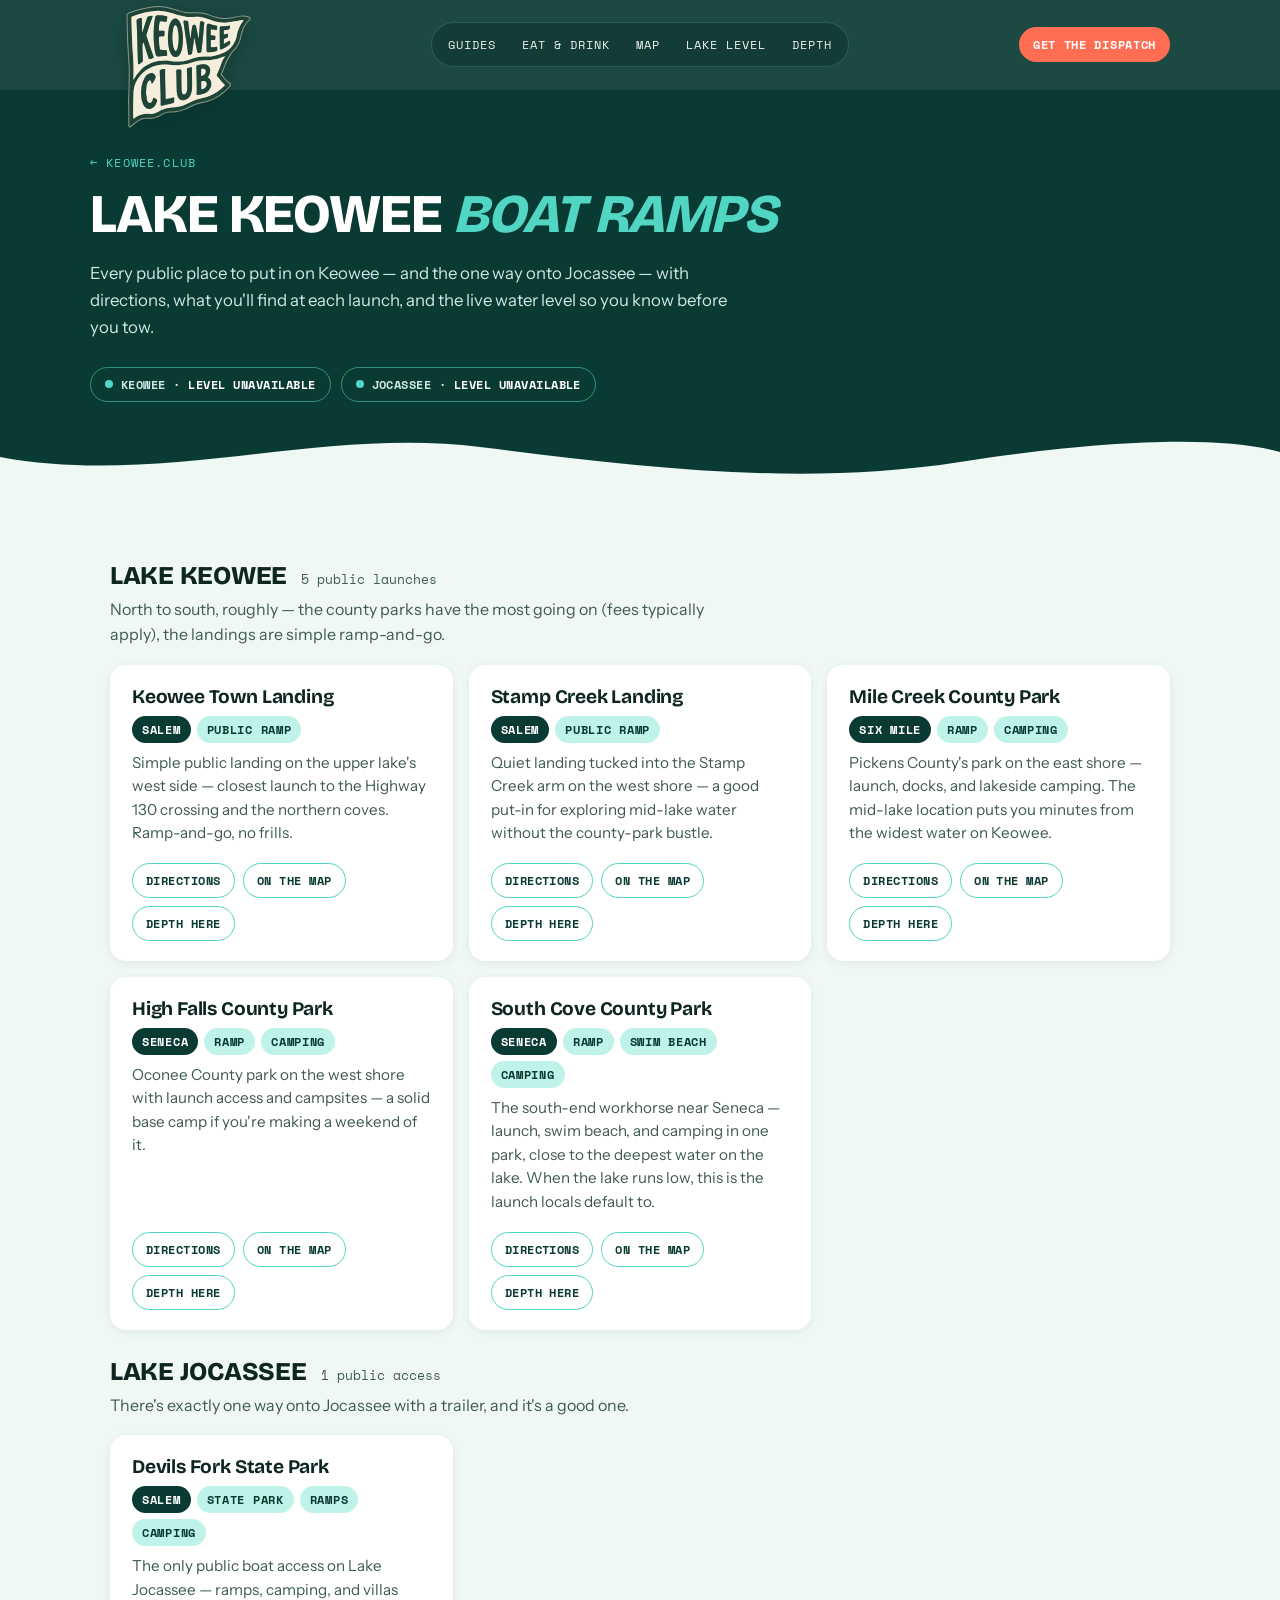
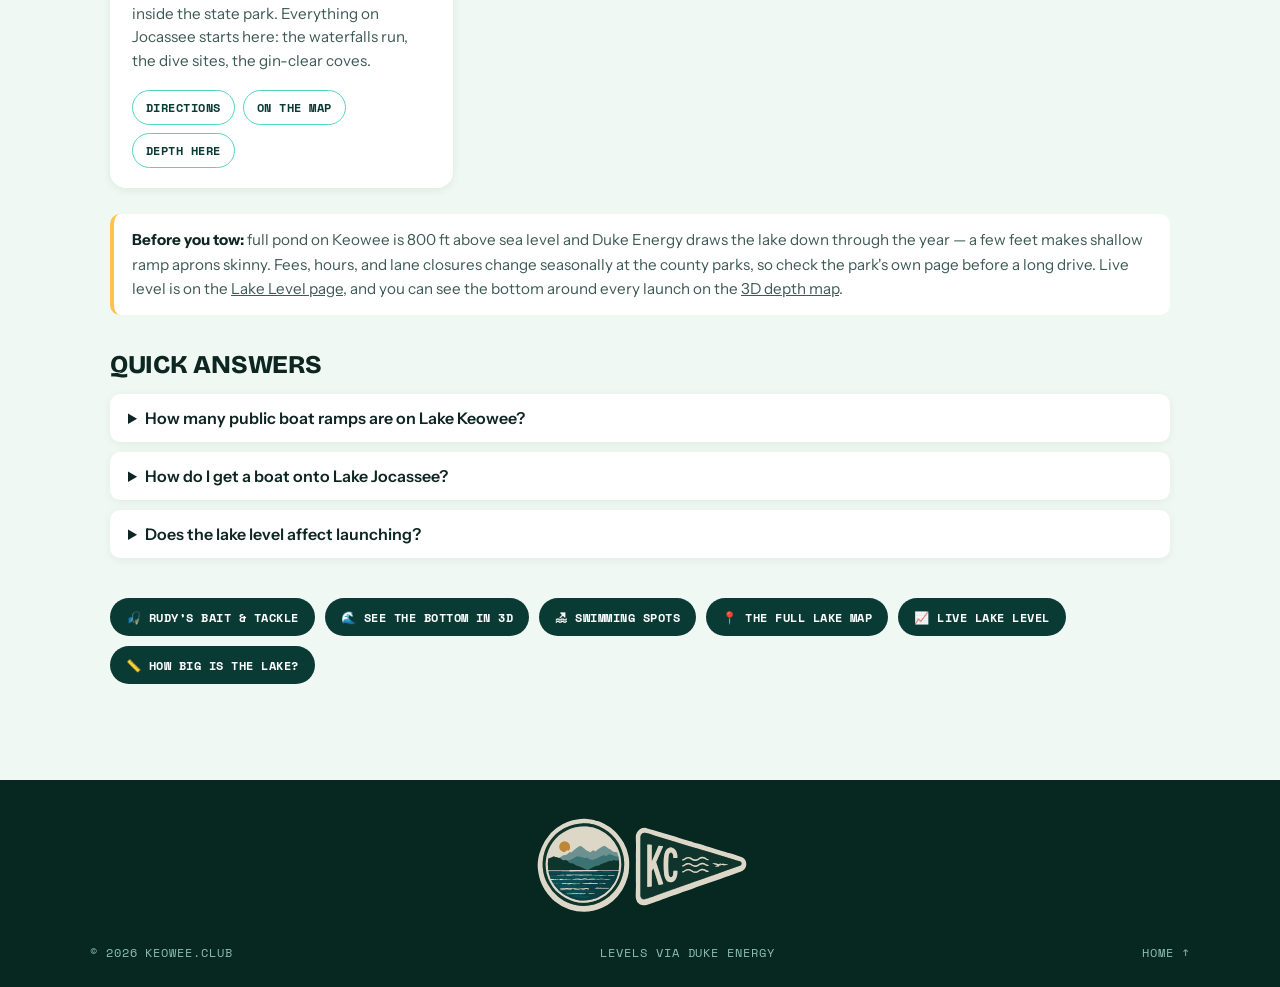
==== boat-ramps/index.html @ 1612846c "Add /facts/ — how big is Lake Keowee, with official numbers SCDNR-sourced stats (18,500 acres, 387 m" ====
<!DOCTYPE html>
<html lang="en">
<head>
<meta charset="UTF-8">
<meta name="viewport" content="width=device-width, initial-scale=1.0">
<title>Lake Keowee Boat Ramps — Every Public Launch, With the Live Lake Level | keowee.club</title>
<meta name="description" content="All the public boat ramps on Lake Keowee — South Cove, High Falls, Mile Creek, Keowee Town Landing, Stamp Creek — plus Devils Fork for Lake Jocassee. Directions, what's at each launch, and the live water level before you tow.">
<link rel="canonical" href="https://keowee.club/boat-ramps/">
<meta name="theme-color" content="#0A3A34">
<link rel="icon" type="image/png" sizes="512x512" href="/favicon.png?v=2">
<link rel="apple-touch-icon" href="/apple-touch-icon.png?v=2">
<meta property="og:type" content="website">
<meta property="og:site_name" content="keowee.club">
<meta property="og:title" content="Lake Keowee Boat Ramps — Every Public Launch">
<meta property="og:description" content="Where to put in on Keowee and Jocassee: all the public ramps with directions, park details, and the live lake level.">
<meta property="og:url" content="https://keowee.club/boat-ramps/">
<meta property="og:image" content="https://keowee.club/og.png">
<meta name="twitter:card" content="summary_large_image">
<link rel="preconnect" href="https://fonts.googleapis.com">
<link rel="preconnect" href="https://fonts.gstatic.com" crossorigin>
<link href="https://fonts.googleapis.com/css2?family=Bricolage+Grotesque:opsz,wght@12..96,400..800&family=Instrument+Sans:wght@400;500;600&family=Space+Mono:wght@400;700&display=swap" rel="stylesheet">
<style>
:root{
  --keowee-deep:#0A3A34;--keowee-dusk:#062821;--clearwater:#52D6C4;--clearwater-pale:#BFF3EA;
  --shallows:#EFF8F3;--sunset:#FF6E52;--goldhour:#FFC24B;--ink:#0E2622;--ink-soft:#3E5A54;--card:#FFFFFF;
  --radius-lg:24px;--radius-md:16px;--radius-sm:10px;
  --display:'Bricolage Grotesque',system-ui,sans-serif;--body:'Instrument Sans',system-ui,sans-serif;--mono:'Space Mono',ui-monospace,monospace;
}
*{margin:0;padding:0;box-sizing:border-box}
body{font-family:var(--body);color:var(--ink);background:var(--shallows);-webkit-font-smoothing:antialiased}
a{color:inherit}
:focus-visible{outline:3px solid var(--sunset);outline-offset:2px;border-radius:4px}
.nav{position:sticky;top:0;z-index:50;background:rgba(10,58,52,.92);backdrop-filter:blur(10px);-webkit-backdrop-filter:blur(10px);color:#fff}
.nav-inner{max-width:1100px;margin:0 auto;display:flex;align-items:center;justify-content:space-between;padding:14px 20px;gap:12px}
.wordmark{text-decoration:none;display:flex;flex-direction:column;line-height:1}
.pennant-logo{width:112px;height:auto;display:block;filter:drop-shadow(0 5px 12px rgba(6,40,33,.4))}
.nav-links{display:flex;gap:4px;list-style:none;padding:5px;border:1px solid rgba(82,214,196,.24);border-radius:999px;background:rgba(6,40,33,.38);font-family:var(--mono);font-size:.78rem;text-transform:uppercase;letter-spacing:.08em}
.nav-links a{display:block;padding:7px 11px;border-radius:999px;text-decoration:none;opacity:.92;transition:background .15s ease,color .15s ease,opacity .15s ease}
.nav-links a:hover{opacity:1;color:var(--clearwater);background:rgba(82,214,196,.12)}
.nav-links a[aria-current]{opacity:1;color:var(--keowee-dusk);background:var(--clearwater);font-weight:700;box-shadow:0 2px 8px rgba(6,40,33,.3)}
.nav-cta{font-family:var(--mono);font-size:.72rem;text-transform:uppercase;letter-spacing:.06em;background:var(--sunset);color:#fff;text-decoration:none;padding:9px 14px;border-radius:999px;font-weight:700;white-space:nowrap}
.nav-cta:hover{background:#ff5a3a}
@media(min-width:760px){.pennant-logo{width:152px;margin:-10px 0 -52px}}
@media(max-width:759px){.nav-inner{flex-wrap:wrap;row-gap:2px}.nav-links{order:3;width:100%;flex-wrap:wrap;justify-content:center;gap:2px 4px;padding:0;border:none;background:none;font-size:.72rem}.nav-links a{white-space:nowrap;padding:6px 9px}}

.hero{background:var(--keowee-deep);color:#fff;padding:64px 20px 84px;position:relative}
.hero-inner{max-width:1100px;margin:0 auto}
.crumb{font-family:var(--mono);font-size:.72rem;text-transform:uppercase;letter-spacing:.1em;color:var(--clearwater);margin-bottom:16px}
.crumb a{text-decoration:none}
.hero h1{font-family:var(--display);font-weight:800;font-size:clamp(2rem,5.5vw,3.4rem);letter-spacing:-.02em;line-height:1.02;text-transform:uppercase;max-width:800px}
.hero h1 em{font-style:italic;color:var(--clearwater)}
.hero .sub{margin-top:18px;max-width:640px;font-size:1.05rem;line-height:1.6;color:#CFE8E1}
.level-strip{margin-top:26px;display:flex;flex-wrap:wrap;gap:10px}
.level-chip{display:inline-flex;align-items:center;gap:8px;font-family:var(--mono);font-size:.75rem;font-weight:700;text-transform:uppercase;letter-spacing:.04em;color:#CFE8E1;border:1.5px solid rgba(82,214,196,.55);border-radius:999px;padding:8px 14px}
.level-chip b{color:#fff}
.level-chip .dot{width:8px;height:8px;border-radius:50%;background:var(--clearwater);animation:pulse 2s infinite}
.level-chip[data-state="low"] .dot{background:var(--goldhour)}
@keyframes pulse{0%,100%{opacity:1}50%{opacity:.35}}
.hero-wave{position:absolute;left:0;right:0;bottom:-1px;width:100%;height:60px;display:block}

main{max-width:1100px;margin:0 auto;padding:48px 20px 20px}
.lake-head{display:flex;align-items:baseline;gap:14px;margin:26px 0 6px}
.lake-head h2{font-family:var(--display);font-weight:800;font-size:1.6rem;letter-spacing:-.01em;text-transform:uppercase}
.lake-head .count{font-family:var(--mono);font-size:.8rem;color:var(--ink-soft)}
.lake-sub{color:var(--ink-soft);max-width:640px;margin-bottom:18px;line-height:1.55}
.ramps{display:grid;grid-template-columns:repeat(auto-fill,minmax(310px,1fr));gap:16px;margin-bottom:26px}
.ramp{background:var(--card);border-radius:var(--radius-md);padding:20px 22px;box-shadow:0 2px 10px rgba(10,58,52,.07);display:flex;flex-direction:column;gap:8px}
.ramp h3{font-family:var(--display);font-weight:700;font-size:1.2rem;letter-spacing:-.01em}
.ramp .tags{display:flex;flex-wrap:wrap;gap:6px}
.tag{font-family:var(--mono);font-size:.74rem;font-weight:700;text-transform:uppercase;letter-spacing:.06em;background:var(--clearwater-pale);color:var(--keowee-deep);padding:5px 10px;border-radius:999px}
.tag.town{background:var(--keowee-deep);color:#fff}
.ramp p{font-size:.95rem;color:var(--ink-soft);line-height:1.55}
.ramp .acts{display:flex;flex-wrap:wrap;gap:8px;margin-top:auto;padding-top:10px}
.acts a{font-family:var(--mono);font-size:.74rem;font-weight:700;text-transform:uppercase;letter-spacing:.04em;text-decoration:none;padding:8px 13px;border-radius:999px;border:1.5px solid var(--clearwater);color:var(--keowee-deep);transition:background .15s ease}
.acts a:hover{background:var(--clearwater-pale)}
.note{background:#fff;border-left:4px solid var(--goldhour);border-radius:var(--radius-sm);padding:14px 18px;color:var(--ink-soft);font-size:.95rem;line-height:1.6;margin:6px 0 34px}
.note b{color:var(--ink)}
.faq{margin:14px 0 40px}
.faq h2{font-family:var(--display);font-weight:800;font-size:1.6rem;letter-spacing:-.01em;text-transform:uppercase;margin-bottom:14px}
.faq details{background:#fff;border-radius:var(--radius-sm);padding:14px 18px;margin-bottom:10px;box-shadow:0 2px 10px rgba(10,58,52,.06)}
.faq summary{font-weight:600;cursor:pointer}
.faq p{margin-top:10px;color:var(--ink-soft);line-height:1.6;font-size:.95rem}
.xlinks{display:flex;flex-wrap:wrap;gap:10px;margin:0 0 56px}
.xlinks a{font-family:var(--mono);font-size:.76rem;font-weight:700;text-transform:uppercase;letter-spacing:.04em;text-decoration:none;padding:10px 16px;border-radius:999px;background:var(--keowee-deep);color:#fff}
.xlinks a:hover{background:#0d4a40}

footer{background:var(--keowee-dusk);color:#8FBFB5;padding:26px 20px;margin-top:20px}
.foot-marks{display:flex;justify-content:center;margin-bottom:14px}
.foot-marks img{width:220px;height:auto;opacity:.9}
.foot-inner{max-width:1100px;margin:0 auto;display:flex;flex-wrap:wrap;justify-content:space-between;gap:16px;align-items:center;font-family:var(--mono);font-size:.72rem;text-transform:uppercase;letter-spacing:.08em}
.foot-inner a{text-decoration:none}
.foot-inner a:hover{color:var(--clearwater)}
</style>
<script type="application/ld+json">
{"@context":"https://schema.org","@graph":[
 {"@type":"BreadcrumbList","itemListElement":[
  {"@type":"ListItem","position":1,"name":"keowee.club","item":"https://keowee.club/"},
  {"@type":"ListItem","position":2,"name":"Boat Ramps","item":"https://keowee.club/boat-ramps/"}]},
 {"@type":"ItemList","name":"Public boat ramps on Lake Keowee and Lake Jocassee","itemListElement":[
  {"@type":"ListItem","position":1,"name":"South Cove County Park"},
  {"@type":"ListItem","position":2,"name":"High Falls County Park"},
  {"@type":"ListItem","position":3,"name":"Mile Creek County Park"},
  {"@type":"ListItem","position":4,"name":"Keowee Town Landing"},
  {"@type":"ListItem","position":5,"name":"Stamp Creek Landing"},
  {"@type":"ListItem","position":6,"name":"Devils Fork State Park (Lake Jocassee)"}]},
 {"@type":"FAQPage","mainEntity":[
  {"@type":"Question","name":"How many public boat ramps are on Lake Keowee?","acceptedAnswer":{"@type":"Answer","text":"This guide covers the five public launch points on Lake Keowee — South Cove County Park, High Falls County Park, Mile Creek County Park, Keowee Town Landing, and Stamp Creek Landing. Lake Jocassee has one public access point, Devils Fork State Park."}},
  {"@type":"Question","name":"How do I launch a boat on Lake Jocassee?","acceptedAnswer":{"@type":"Answer","text":"Devils Fork State Park in Salem is the only public boat access to Lake Jocassee. County parks on Keowee typically charge a small day or launch fee; check each park before you go."}},
  {"@type":"Question","name":"Does the lake level affect the ramps?","acceptedAnswer":{"@type":"Answer","text":"Yes. Lake Keowee's full pond is 800 feet above sea level and Duke Energy draws the lake down, especially in winter. When the level runs a few feet low, shallow ramp aprons get skinny — check the live level on this page or keowee.club/lake-level before you tow."}}]}
]}
</script>
</head>
<body>

<nav class="nav" aria-label="Main">
  <div class="nav-inner">
    <a class="wordmark" href="/" aria-label="Keowee Club home">
      <img class="pennant-logo" src="../brand/keoweeclub.svg" alt="Keowee Club" width="383" height="312">
    </a>
    <ul class="nav-links">
      <li><a href="/guides/lake-keowee-first-timer/">Guides</a></li>
      <li><a href="/eat-and-drink/">Eat &amp; Drink</a></li>
      <li><a href="/map/">Map</a></li>
      <li><a href="/lake-level/">Lake Level</a></li>
      <li><a href="/depth/">Depth</a></li>
    </ul>
    <a class="nav-cta" href="/#dispatch">Get the Dispatch</a>
  </div>
</nav>

<header class="hero">
  <div class="hero-inner">
    <p class="crumb"><a href="/">← keowee.club</a></p>
    <h1>Lake Keowee <em>boat ramps</em></h1>
    <p class="sub">Every public place to put in on Keowee — and the one way onto Jocassee — with directions, what you'll find at each launch, and the live water level so you know before you tow.</p>
    <div class="level-strip">
      <span class="level-chip" id="chipK"><span class="dot"></span><span>Keowee · <b id="lvlK">checking…</b></span></span>
      <span class="level-chip" id="chipJ"><span class="dot"></span><span>Jocassee · <b id="lvlJ">checking…</b></span></span>
    </div>
  </div>
  <svg class="hero-wave" viewBox="0 0 1440 60" preserveAspectRatio="none" aria-hidden="true"><path d="M0 30C180 60 360 0 540 20s360 40 540 15 300-25 360-10V60H0Z" fill="#EFF8F3"/></svg>
</header>

<main>
  <div class="lake-head"><h2>Lake Keowee</h2><span class="count">5 public launches</span></div>
  <p class="lake-sub">North to south, roughly — the county parks have the most going on (fees typically apply), the landings are simple ramp-and-go.</p>
  <div class="ramps">

    <article class="ramp" id="keowee-town">
      <h3>Keowee Town Landing</h3>
      <div class="tags"><span class="tag town">Salem</span><span class="tag">Public ramp</span></div>
      <p>Simple public landing on the upper lake's west side — closest launch to the Highway 130 crossing and the northern coves. Ramp-and-go, no frills.</p>
      <div class="acts">
        <a href="https://www.google.com/maps/search/?api=1&query=Keowee%20Town%20Landing%2C%20Salem%2C%20SC" target="_blank" rel="noopener">Directions</a>
        <a href="/map/#water-6">On the Map</a>
        <a href="/depth/">Depth here</a>
      </div>
    </article>

    <article class="ramp" id="stamp-creek">
      <h3>Stamp Creek Landing</h3>
      <div class="tags"><span class="tag town">Salem</span><span class="tag">Public ramp</span></div>
      <p>Quiet landing tucked into the Stamp Creek arm on the west shore — a good put-in for exploring mid-lake water without the county-park bustle.</p>
      <div class="acts">
        <a href="https://www.google.com/maps/search/?api=1&query=Stamp%20Creek%20Landing%2C%20Salem%2C%20SC" target="_blank" rel="noopener">Directions</a>
        <a href="/map/#water-7">On the Map</a>
        <a href="/depth/">Depth here</a>
      </div>
    </article>

    <article class="ramp" id="mile-creek">
      <h3>Mile Creek County Park</h3>
      <div class="tags"><span class="tag town">Six Mile</span><span class="tag">Ramp</span><span class="tag">Camping</span></div>
      <p>Pickens County's park on the east shore — launch, docks, and lakeside camping. The mid-lake location puts you minutes from the widest water on Keowee.</p>
      <div class="acts">
        <a href="https://www.google.com/maps/search/?api=1&query=Mile%20Creek%20County%20Park%2C%20Six%20Mile%2C%20SC" target="_blank" rel="noopener">Directions</a>
        <a href="/map/#water-5">On the Map</a>
        <a href="/depth/">Depth here</a>
      </div>
    </article>

    <article class="ramp" id="high-falls">
      <h3>High Falls County Park</h3>
      <div class="tags"><span class="tag town">Seneca</span><span class="tag">Ramp</span><span class="tag">Camping</span></div>
      <p>Oconee County park on the west shore with launch access and campsites — a solid base camp if you're making a weekend of it.</p>
      <div class="acts">
        <a href="https://www.google.com/maps/search/?api=1&query=High%20Falls%20County%20Park%2C%20Seneca%2C%20SC" target="_blank" rel="noopener">Directions</a>
        <a href="/map/#water-4">On the Map</a>
        <a href="/depth/">Depth here</a>
      </div>
    </article>

    <article class="ramp" id="south-cove">
      <h3>South Cove County Park</h3>
      <div class="tags"><span class="tag town">Seneca</span><span class="tag">Ramp</span><span class="tag">Swim beach</span><span class="tag">Camping</span></div>
      <p>The south-end workhorse near Seneca — launch, swim beach, and camping in one park, close to the deepest water on the lake. When the lake runs low, this is the launch locals default to.</p>
      <div class="acts">
        <a href="https://www.google.com/maps/search/?api=1&query=South%20Cove%20County%20Park%2C%20Seneca%2C%20SC" target="_blank" rel="noopener">Directions</a>
        <a href="/map/#water-1">On the Map</a>
        <a href="/depth/">Depth here</a>
      </div>
    </article>

  </div>

  <div class="lake-head"><h2>Lake Jocassee</h2><span class="count">1 public access</span></div>
  <p class="lake-sub">There's exactly one way onto Jocassee with a trailer, and it's a good one.</p>
  <div class="ramps">
    <article class="ramp" id="devils-fork">
      <h3>Devils Fork State Park</h3>
      <div class="tags"><span class="tag town">Salem</span><span class="tag">State park</span><span class="tag">Ramps</span><span class="tag">Camping</span></div>
      <p>The only public boat access on Lake Jocassee — ramps, camping, and villas inside the state park. Everything on Jocassee starts here: the waterfalls run, the dive sites, the gin-clear coves.</p>
      <div class="acts">
        <a href="https://www.google.com/maps/search/?api=1&query=Devils%20Fork%20State%20Park%2C%20Salem%2C%20SC" target="_blank" rel="noopener">Directions</a>
        <a href="/map/#water-0">On the Map</a>
        <a href="/depth/">Depth here</a>
      </div>
    </article>
  </div>

  <div class="note"><b>Before you tow:</b> full pond on Keowee is 800 ft above sea level and Duke Energy draws the lake down through the year — a few feet makes shallow ramp aprons skinny. Fees, hours, and lane closures change seasonally at the county parks, so check the park's own page before a long drive. Live level is on the <a href="/lake-level/">Lake Level page</a>, and you can see the bottom around every launch on the <a href="/depth/">3D depth map</a>.</div>

  <section class="faq">
    <h2>Quick answers</h2>
    <details>
      <summary>How many public boat ramps are on Lake Keowee?</summary>
      <p>Five public launch points: South Cove County Park, High Falls County Park, Mile Creek County Park, Keowee Town Landing, and Stamp Creek Landing. The three county parks add camping, docks, or swim areas; the two landings are simple ramps.</p>
    </details>
    <details>
      <summary>How do I get a boat onto Lake Jocassee?</summary>
      <p>Devils Fork State Park in Salem is the only public boat access on Jocassee. On summer weekends it's busy — arrive early.</p>
    </details>
    <details>
      <summary>Does the lake level affect launching?</summary>
      <p>Yes — when Keowee runs a few feet below full pond, the shallow ends of some ramps get skinny. The live chips at the top of this page show today's level; South Cove sits near the deepest water on the lake and is the usual low-water choice.</p>
    </details>
  </section>

  <div class="xlinks">
    <a href="/map/#stock-0">🎣 Rudy’s Bait &amp; Tackle</a>
    <a href="/depth/">🌊 See the bottom in 3D</a>
    <a href="/swim/">🏖 Swimming spots</a>
    <a href="/map/">📍 The full lake map</a>
    <a href="/lake-level/">📈 Live lake level</a>
    <a href="/facts/">📏 How big is the lake?</a>
  </div>
</main>

<footer>
  <div class="foot-marks" aria-hidden="true"><img src="../brand/footer-marks.svg" alt="" loading="lazy" width="329" height="140"></div>
  <div class="foot-inner">
    <span>© 2026 keowee.club</span>
    <span>Levels via Duke Energy</span>
    <a href="/">Home ↑</a>
  </div>
</footer>

<script>
(function(){
  fetch('https://api.hydro-derived.duke-energy.app/lakes/current-level')
    .then(function(r){if(!r.ok)throw 0;return r.json();})
    .then(function(lakes){
      [['KEOWEE','lvlK','chipK',95],['JOCASSEE','lvlJ','chipJ',88]].forEach(function(cfg){
        var l=lakes.find(function(x){return x.LakeName===cfg[0];});
        var p=l&&parseFloat(l.Actual);
        if(!p||isNaN(p)){document.getElementById(cfg[1]).textContent='level unavailable';return;}
        var d=Math.max(0,100-p);
        document.getElementById(cfg[1]).textContent=d<=0.1?'full pond':(Math.round(d*10)/10)+' ft below full';
        if(p<cfg[3])document.getElementById(cfg[2]).setAttribute('data-state','low');
      });
    })
    .catch(function(){
      document.getElementById('lvlK').textContent='level unavailable';
      document.getElementById('lvlJ').textContent='level unavailable';
    });
})();
</script>
<!-- Cloudflare Web Analytics -->
<script defer src="https://static.cloudflareinsights.com/beacon.min.js" data-cf-beacon='{"token": "6ffce0786eb54943b7422d812178fe84"}'></script>
<!-- End Cloudflare Web Analytics -->
<script defer src="https://cloud.umami.is/script.js" data-website-id="293cc55f-258d-4388-953c-41b49d0dd6ca"></script>
</body>
</html>
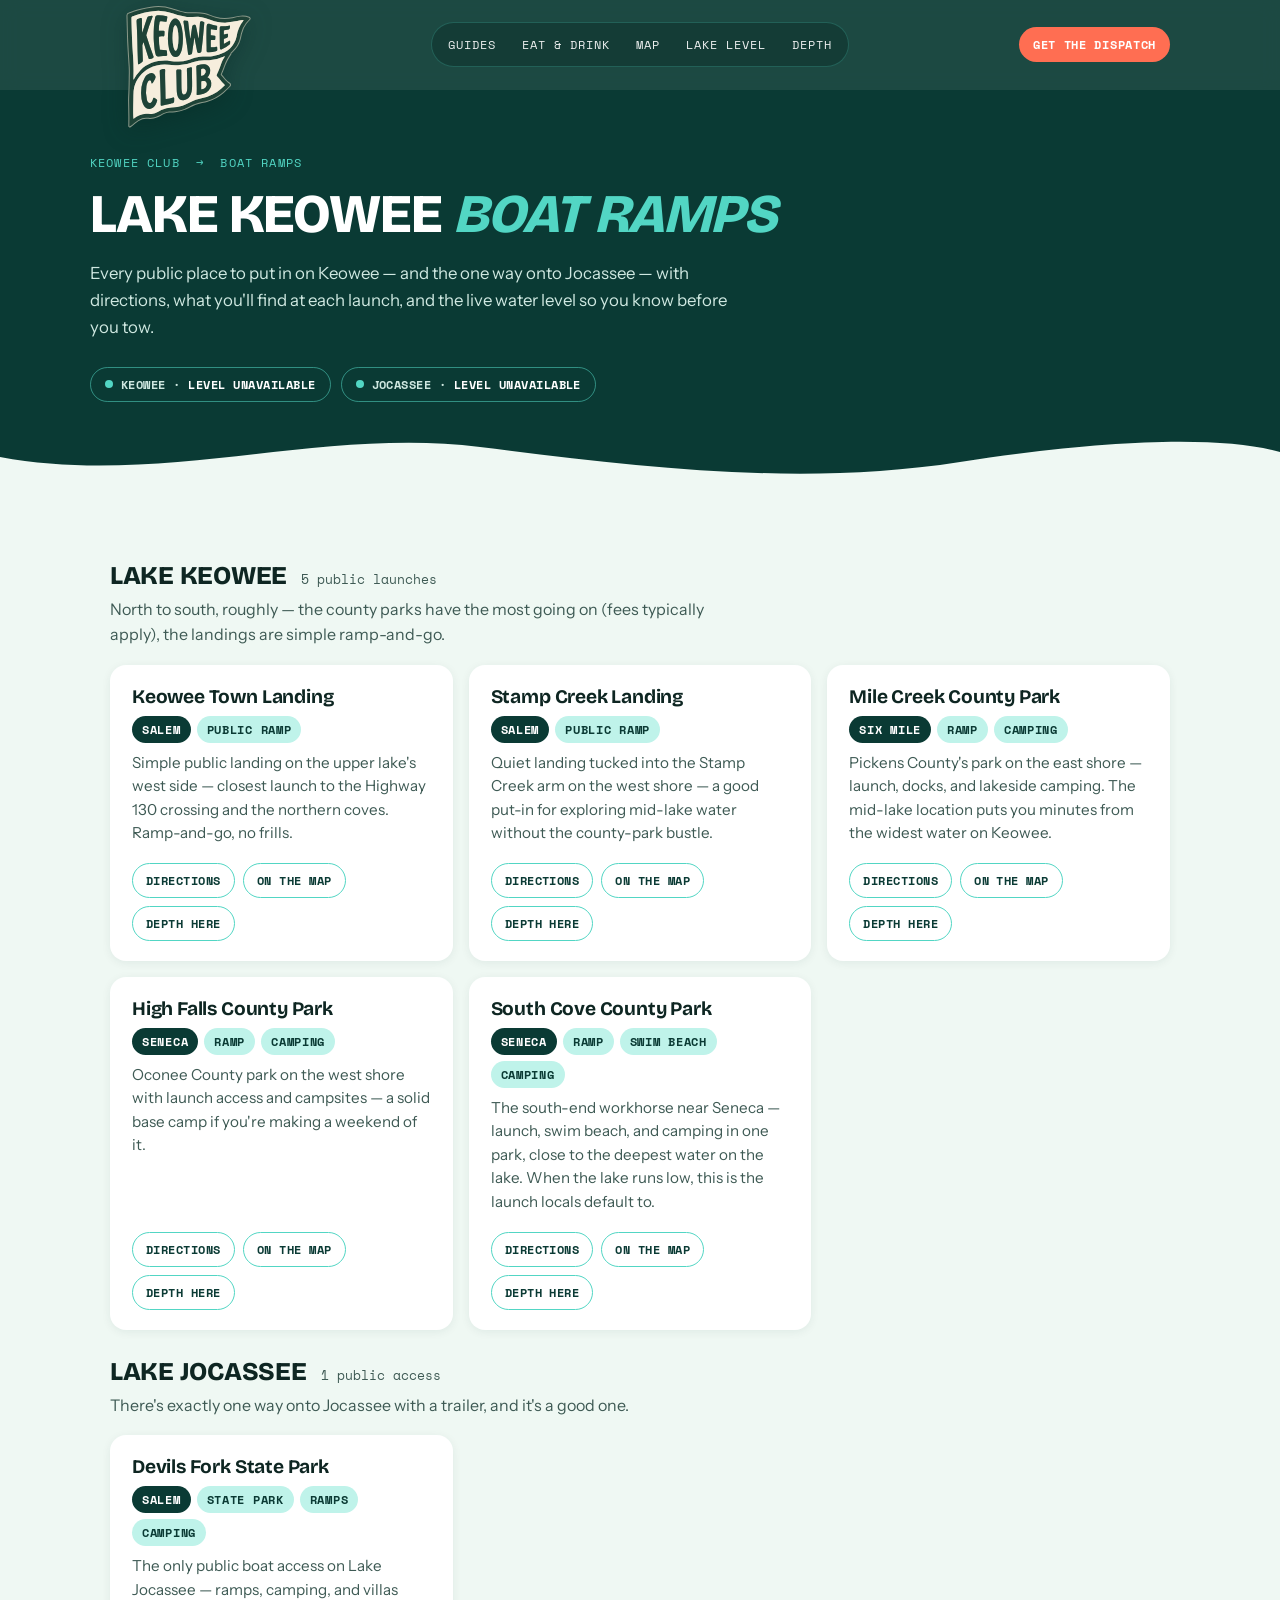
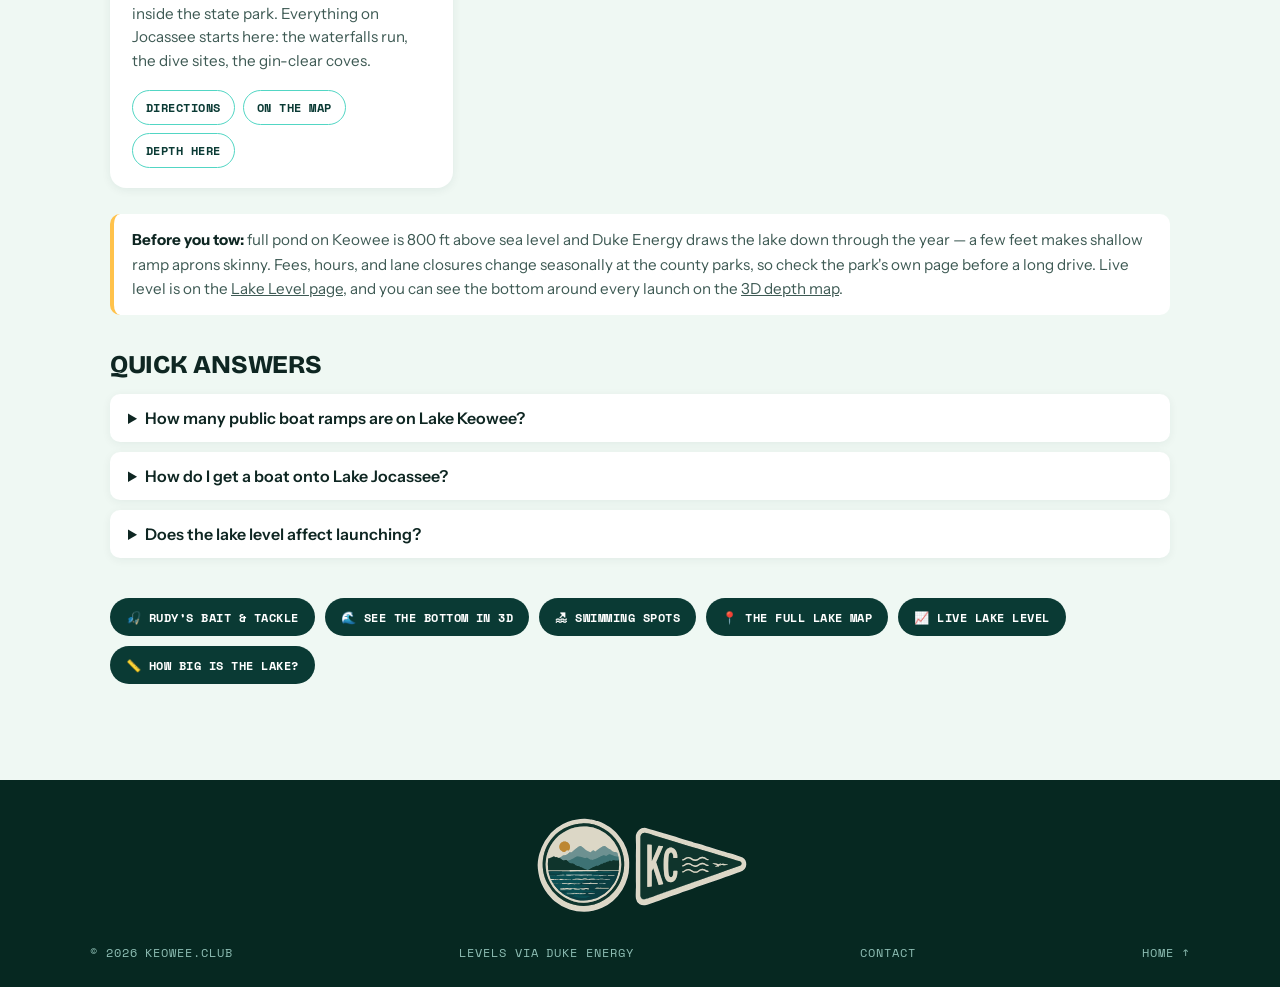
==== commit c17b2e70: "Unify breadcrumbs: 'Keowee Club → Page' everywhere Six pages said '← keowee.club' while the guide sa" ====
--- a/boat-ramps/index.html
+++ b/boat-ramps/index.html
@@ -130,7 +130,7 @@
 
 <header class="hero">
   <div class="hero-inner">
-    <p class="crumb"><a href="/">← keowee.club</a></p>
+    <p class="crumb"><a href="/">Keowee Club</a> &nbsp;→&nbsp; Boat Ramps</p>
     <h1>Lake Keowee <em>boat ramps</em></h1>
     <p class="sub">Every public place to put in on Keowee — and the one way onto Jocassee — with directions, what you'll find at each launch, and the live water level so you know before you tow.</p>
     <div class="level-strip">
@@ -251,6 +251,7 @@
   <div class="foot-inner">
     <span>© 2026 keowee.club</span>
     <span>Levels via Duke Energy</span>
+    <a href="/contact/">Contact</a>
     <a href="/">Home ↑</a>
   </div>
 </footer>
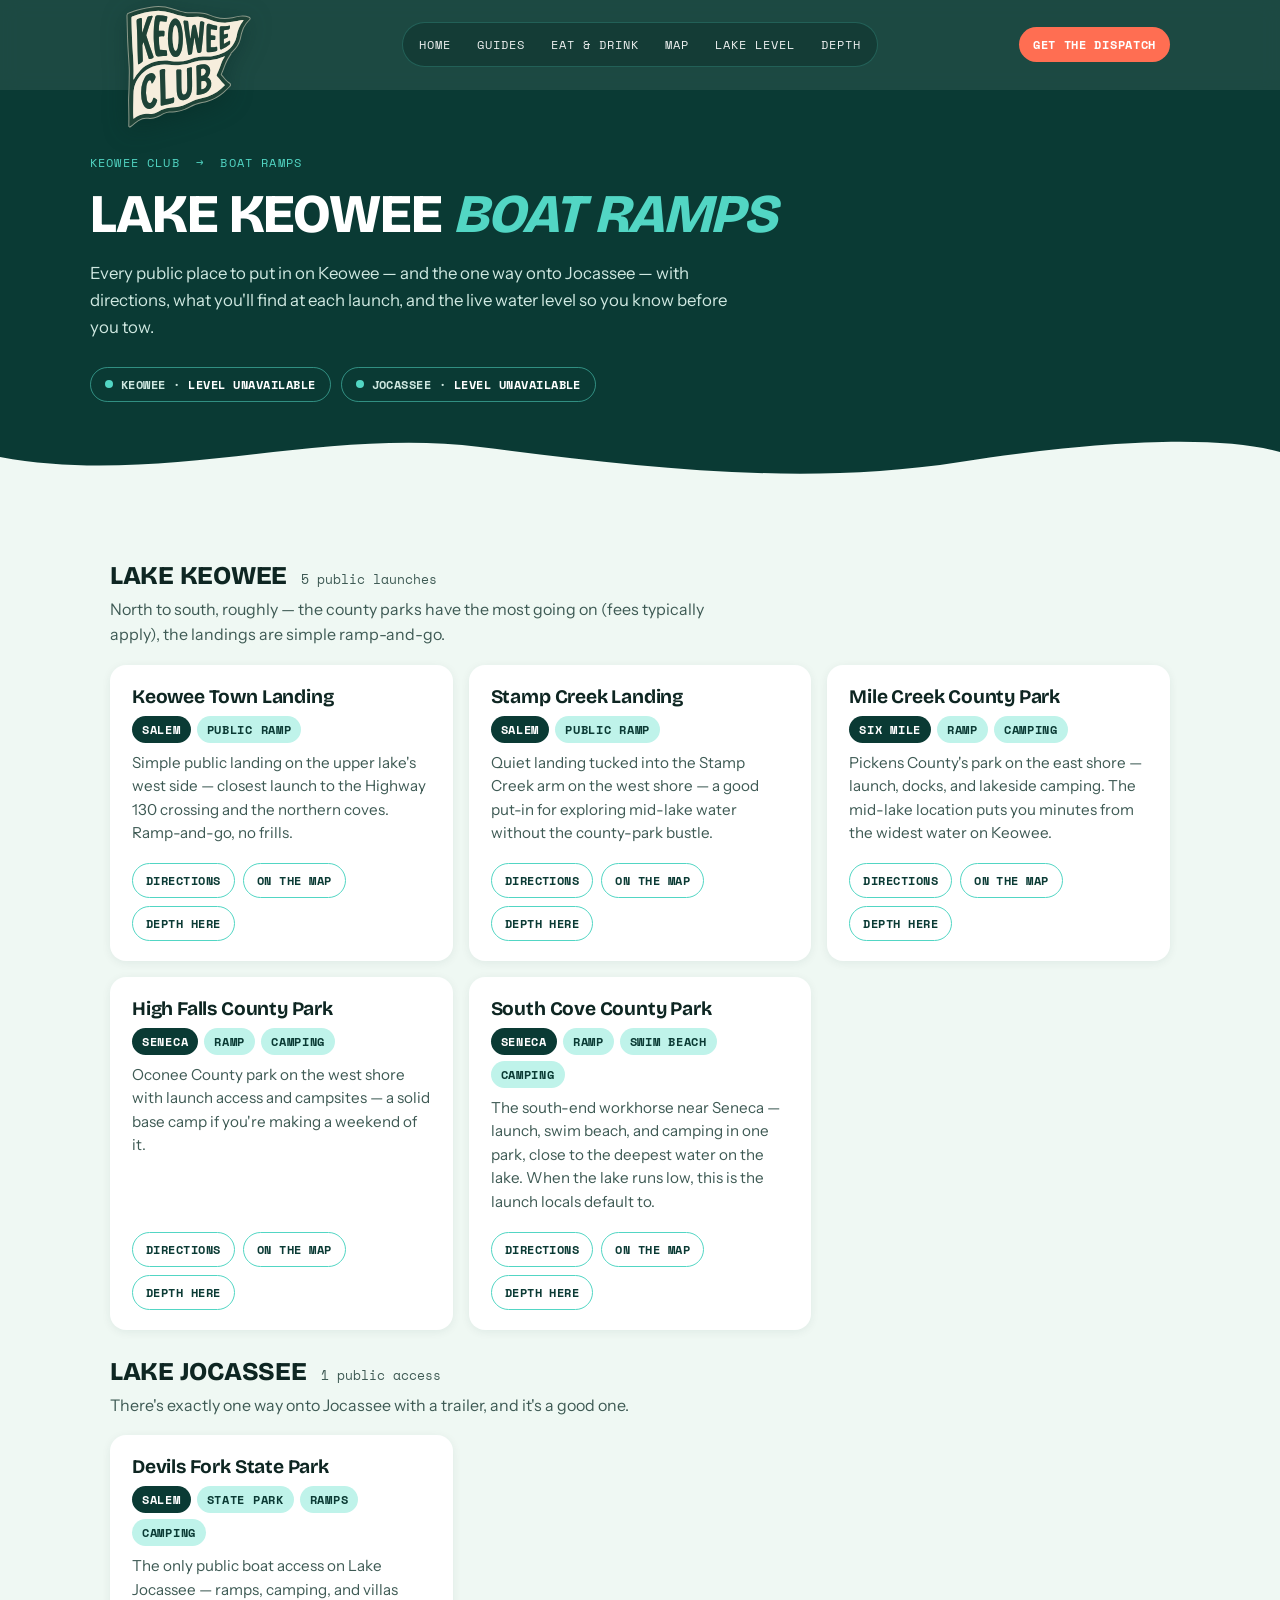
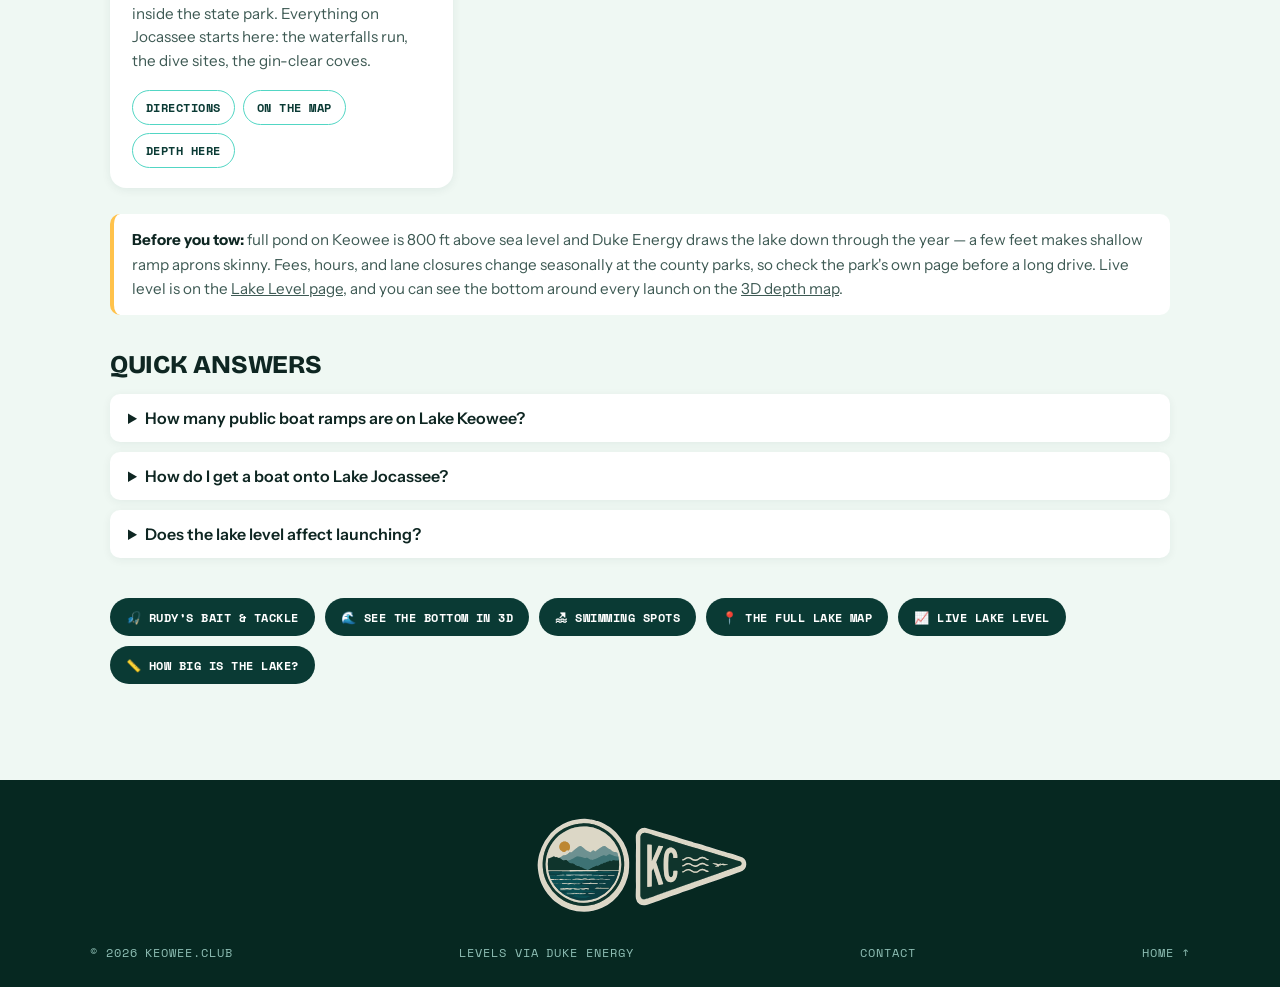
==== commit 194d221c: "Add Home to the main navigation on every page The logo-is-home convention wasn't discoverable, espec" ====
--- a/boat-ramps/index.html
+++ b/boat-ramps/index.html
@@ -118,6 +118,7 @@
       <img class="pennant-logo" src="../brand/keoweeclub.svg" alt="Keowee Club" width="383" height="312">
     </a>
     <ul class="nav-links">
+      <li><a href="/">Home</a></li>
       <li><a href="/guides/lake-keowee-first-timer/">Guides</a></li>
       <li><a href="/eat-and-drink/">Eat &amp; Drink</a></li>
       <li><a href="/map/">Map</a></li>
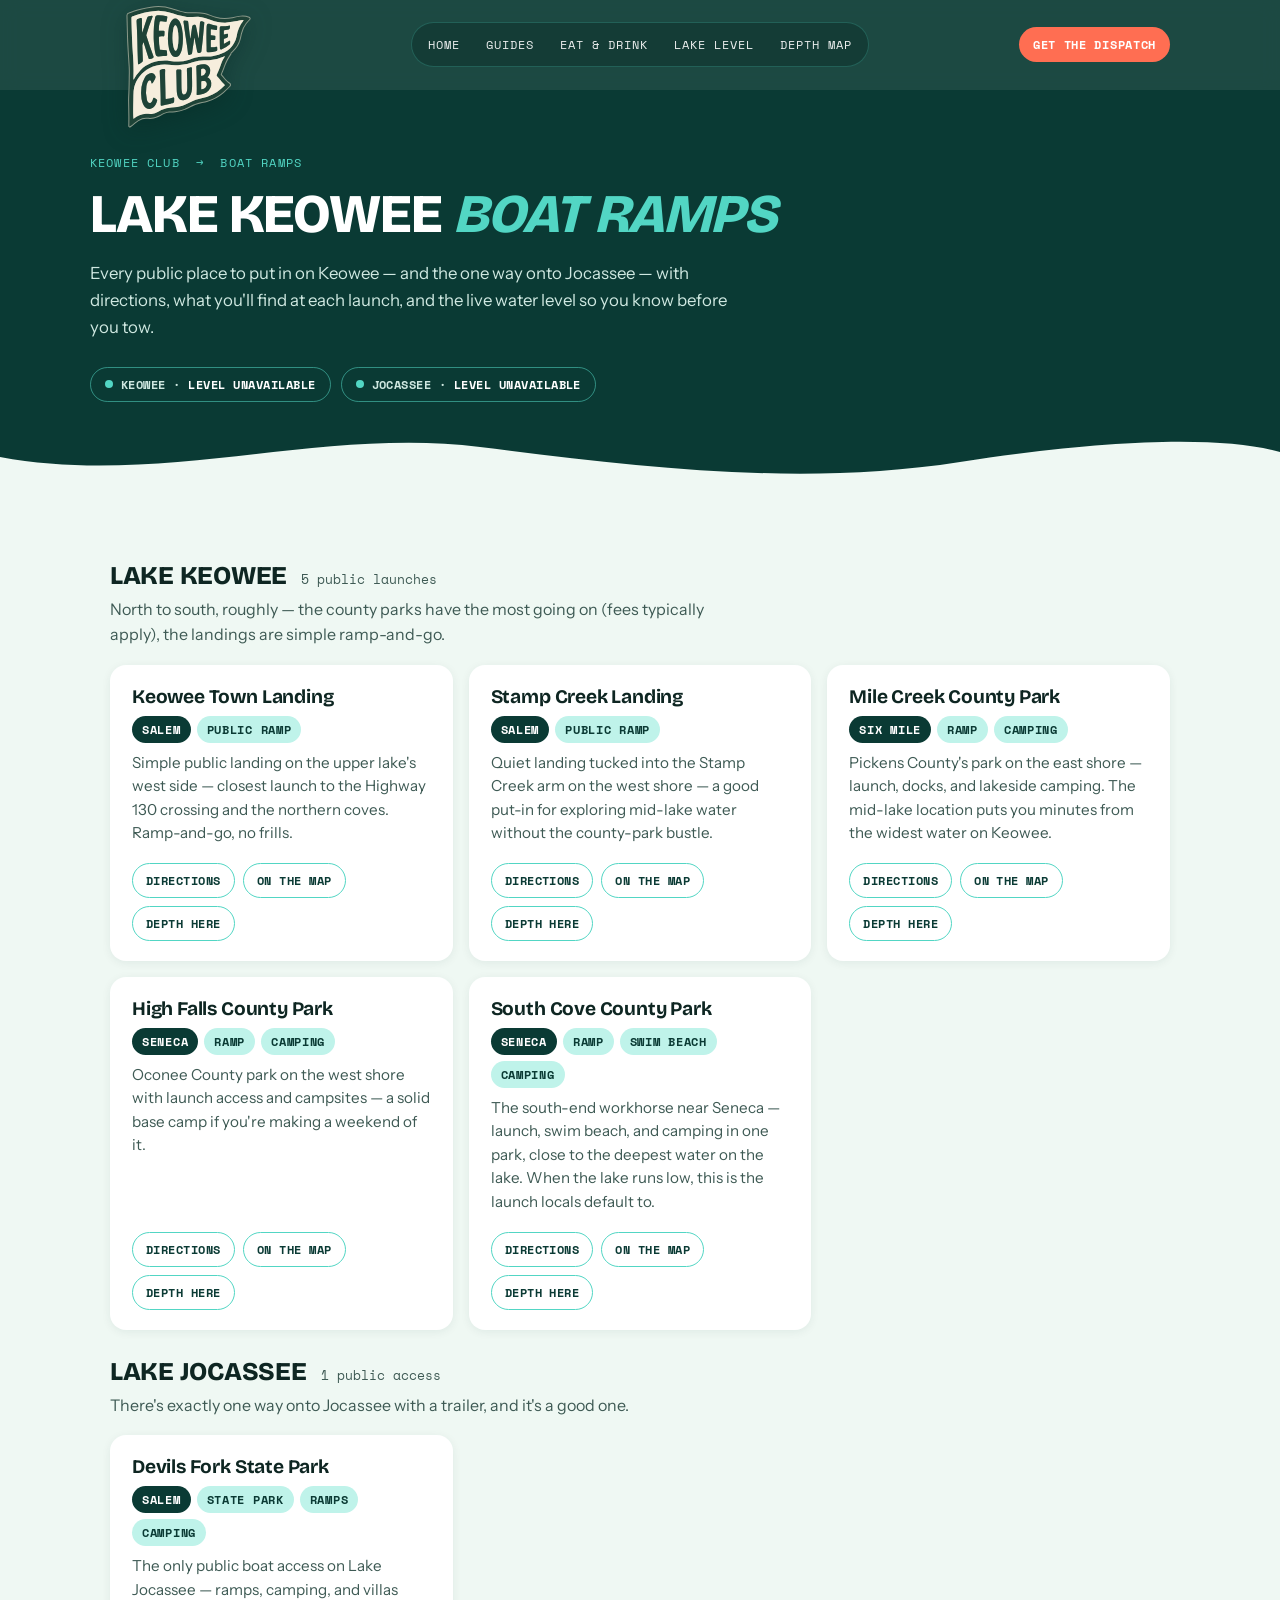
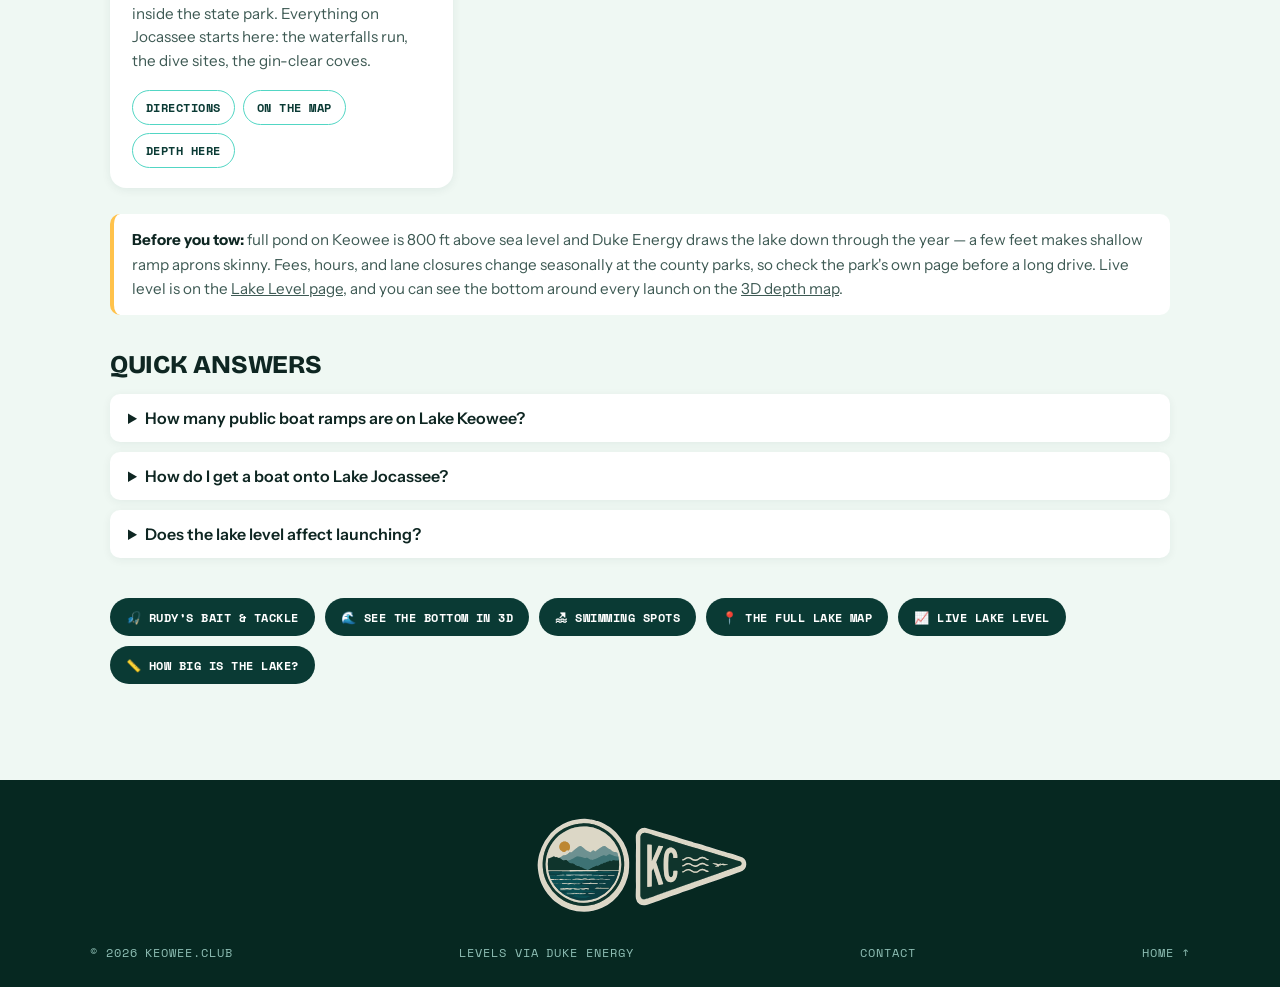
==== commit ba245426: "Nav: hide Map, rename Depth to Depth Map The 2D map page stays live and linked contextually (depth c" ====
--- a/boat-ramps/index.html
+++ b/boat-ramps/index.html
@@ -90,6 +90,18 @@
 .foot-inner{max-width:1100px;margin:0 auto;display:flex;flex-wrap:wrap;justify-content:space-between;gap:16px;align-items:center;font-family:var(--mono);font-size:.72rem;text-transform:uppercase;letter-spacing:.08em}
 .foot-inner a{text-decoration:none}
 .foot-inner a:hover{color:var(--clearwater)}
+
+/* mobile compact chrome */
+@media(max-width:759px){
+  .nav-inner{padding:8px 14px;row-gap:0}
+  .pennant-logo{width:78px}
+  .nav-cta{font-size:.6rem;padding:6px 10px}
+  .nav-links{flex-wrap:nowrap;justify-content:flex-start;overflow-x:auto;scrollbar-width:none;-webkit-overflow-scrolling:touch;gap:4px;padding:4px 2px 2px}
+  .nav-links::-webkit-scrollbar{display:none}
+  .nav-links a{padding:6px 10px}
+  .hero{padding:34px 18px 60px}
+  .hero .sub{font-size:.98rem;margin-top:12px}
+}
 </style>
 <script type="application/ld+json">
 {"@context":"https://schema.org","@graph":[
@@ -121,9 +133,8 @@
       <li><a href="/">Home</a></li>
       <li><a href="/guides/lake-keowee-first-timer/">Guides</a></li>
       <li><a href="/eat-and-drink/">Eat &amp; Drink</a></li>
-      <li><a href="/map/">Map</a></li>
       <li><a href="/lake-level/">Lake Level</a></li>
-      <li><a href="/depth/">Depth</a></li>
+      <li><a href="/depth/">Depth Map</a></li>
     </ul>
     <a class="nav-cta" href="/#dispatch">Get the Dispatch</a>
   </div>
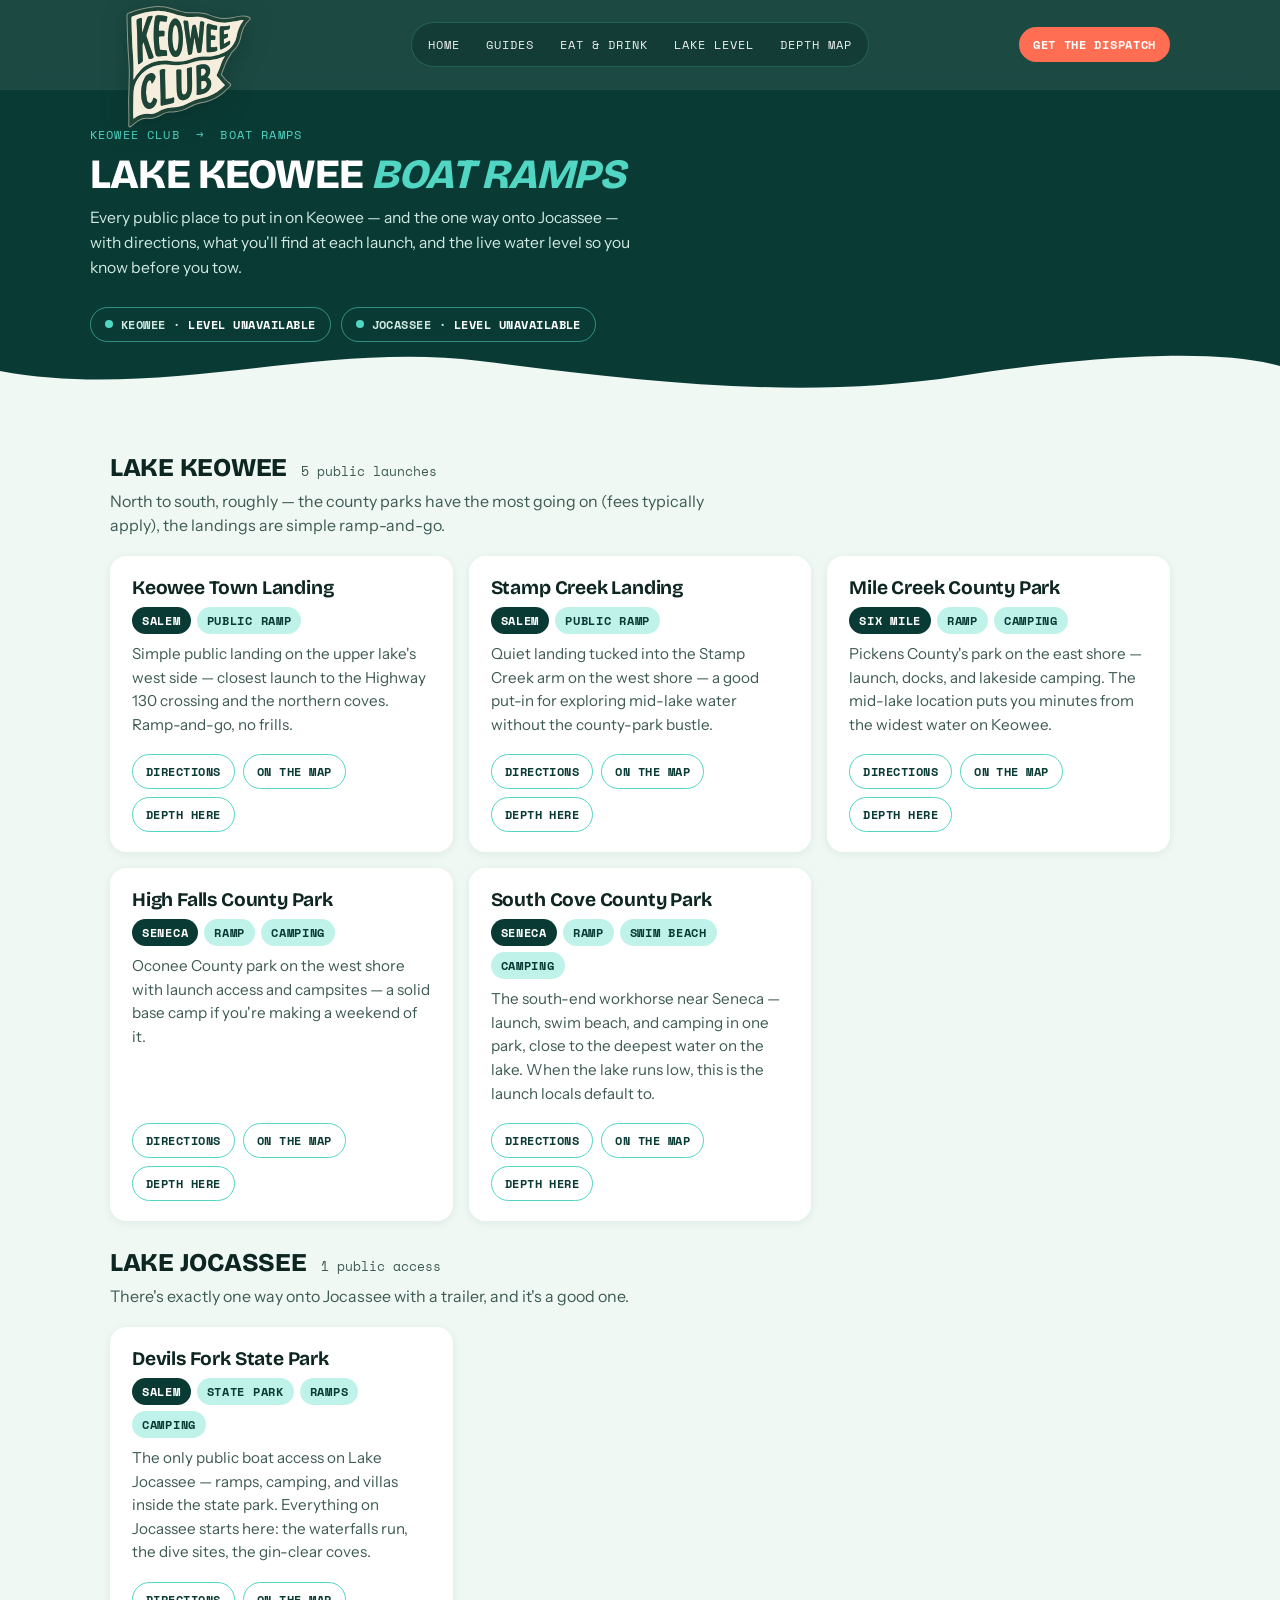
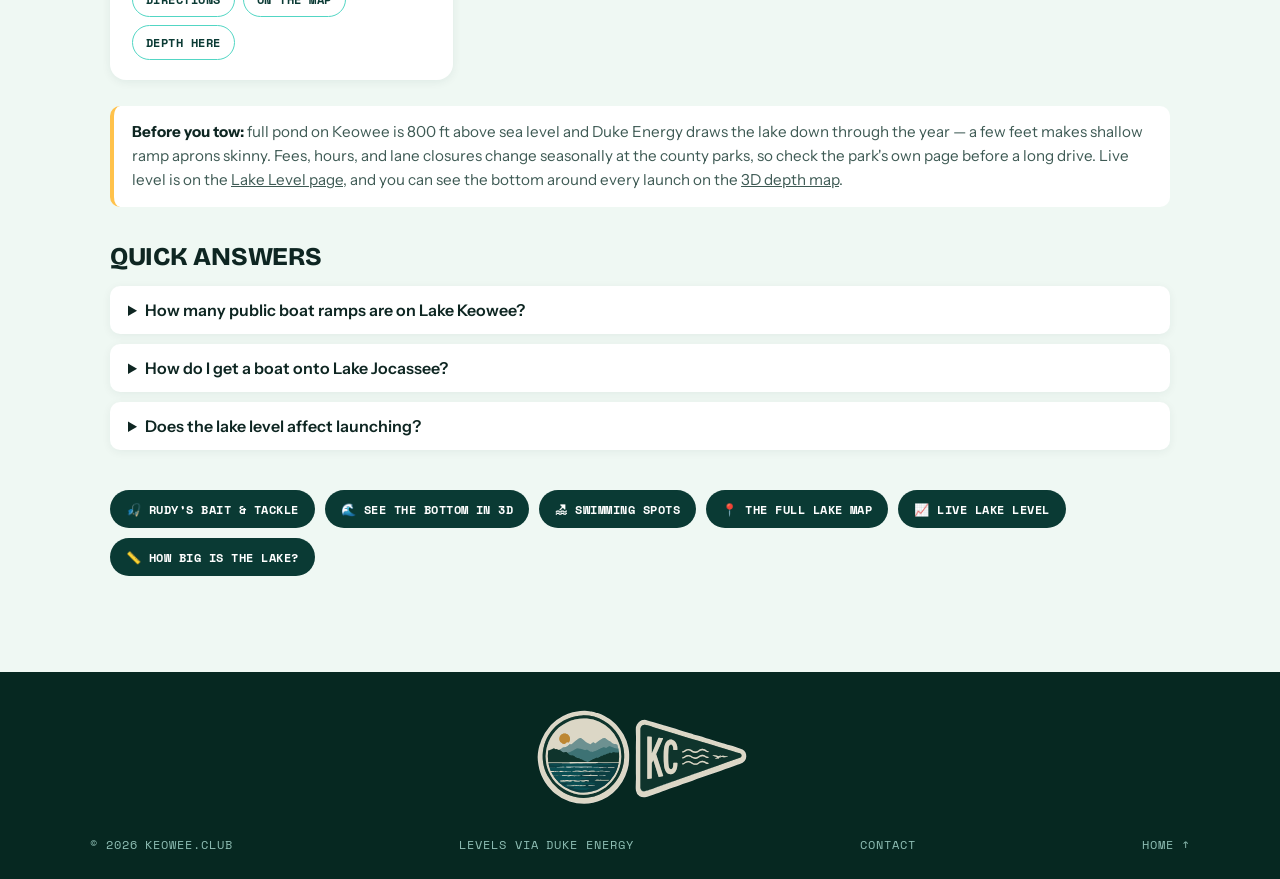
==== commit c4dae7f8: "Density system rolled site-wide The eat-page treatment (hero 36px padding, 2.6rem max H1, tighter su" ====
--- a/boat-ramps/index.html
+++ b/boat-ramps/index.html
@@ -102,6 +102,13 @@
   .hero{padding:34px 18px 60px}
   .hero .sub{font-size:.98rem;margin-top:12px}
 }
+
+/* desktop density */
+.hero{padding:36px 20px 58px}
+.hero h1{font-size:clamp(1.8rem,4vw,2.6rem)}
+.hero .sub{margin-top:10px;font-size:.98rem;max-width:560px}
+.crumb{margin-bottom:10px}
+main{padding-top:26px}
 </style>
 <script type="application/ld+json">
 {"@context":"https://schema.org","@graph":[
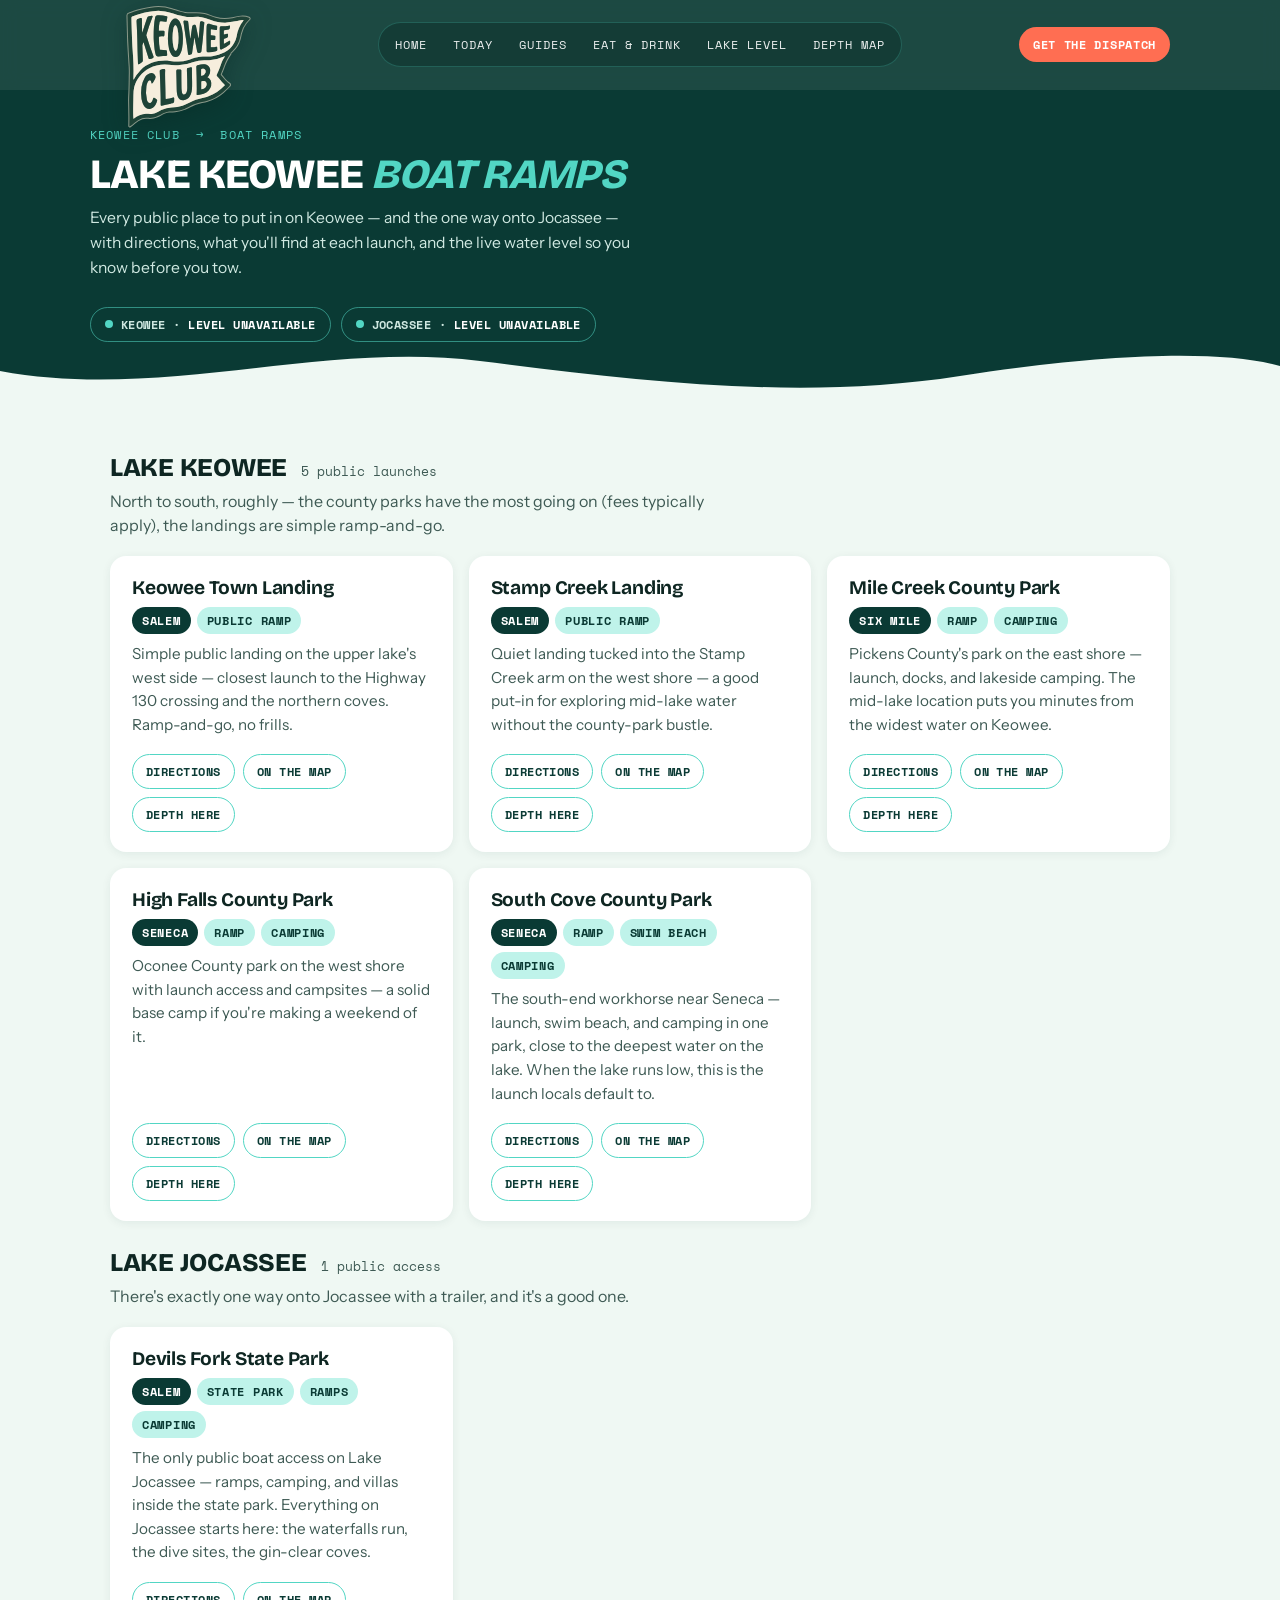
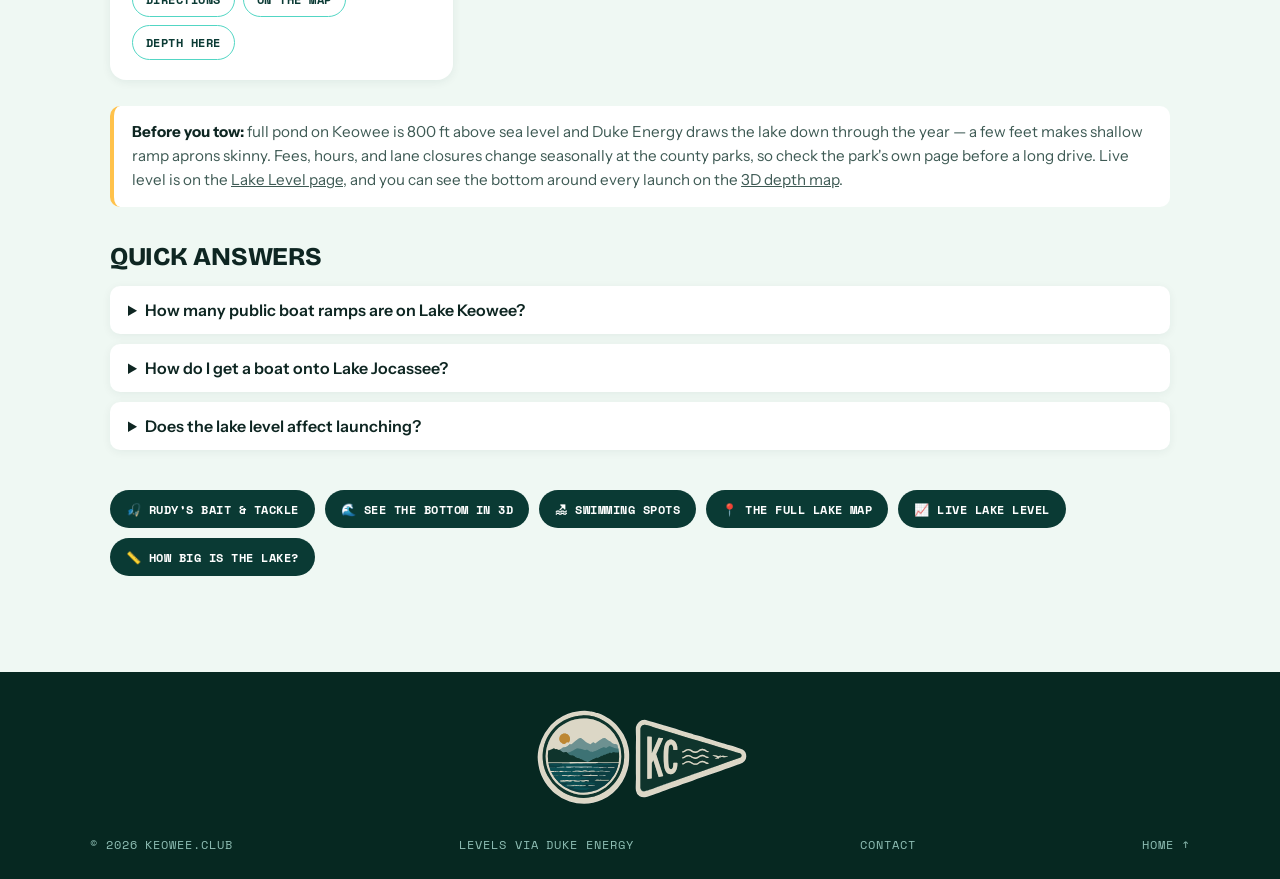
==== commit 5eb22f54: "Add Daily Lake Report (/today/) and PWA install support - /today/: 1-10 lake day score from NWS fore" ====
--- a/boat-ramps/index.html
+++ b/boat-ramps/index.html
@@ -7,6 +7,7 @@
 <meta name="description" content="All the public boat ramps on Lake Keowee — South Cove, High Falls, Mile Creek, Keowee Town Landing, Stamp Creek — plus Devils Fork for Lake Jocassee. Directions, what's at each launch, and the live water level before you tow.">
 <link rel="canonical" href="https://keowee.club/boat-ramps/">
 <meta name="theme-color" content="#0A3A34">
+<link rel="manifest" href="/manifest.webmanifest">
 <link rel="icon" type="image/png" sizes="512x512" href="/favicon.png?v=2">
 <link rel="apple-touch-icon" href="/apple-touch-icon.png?v=2">
 <meta property="og:type" content="website">
@@ -138,7 +139,8 @@
     </a>
     <ul class="nav-links">
       <li><a href="/">Home</a></li>
-      <li><a href="/guides/lake-keowee-first-timer/">Guides</a></li>
+            <li><a href="/today/">Today</a></li>
+<li><a href="/guides/lake-keowee-first-timer/">Guides</a></li>
       <li><a href="/eat-and-drink/">Eat &amp; Drink</a></li>
       <li><a href="/lake-level/">Lake Level</a></li>
       <li><a href="/depth/">Depth Map</a></li>
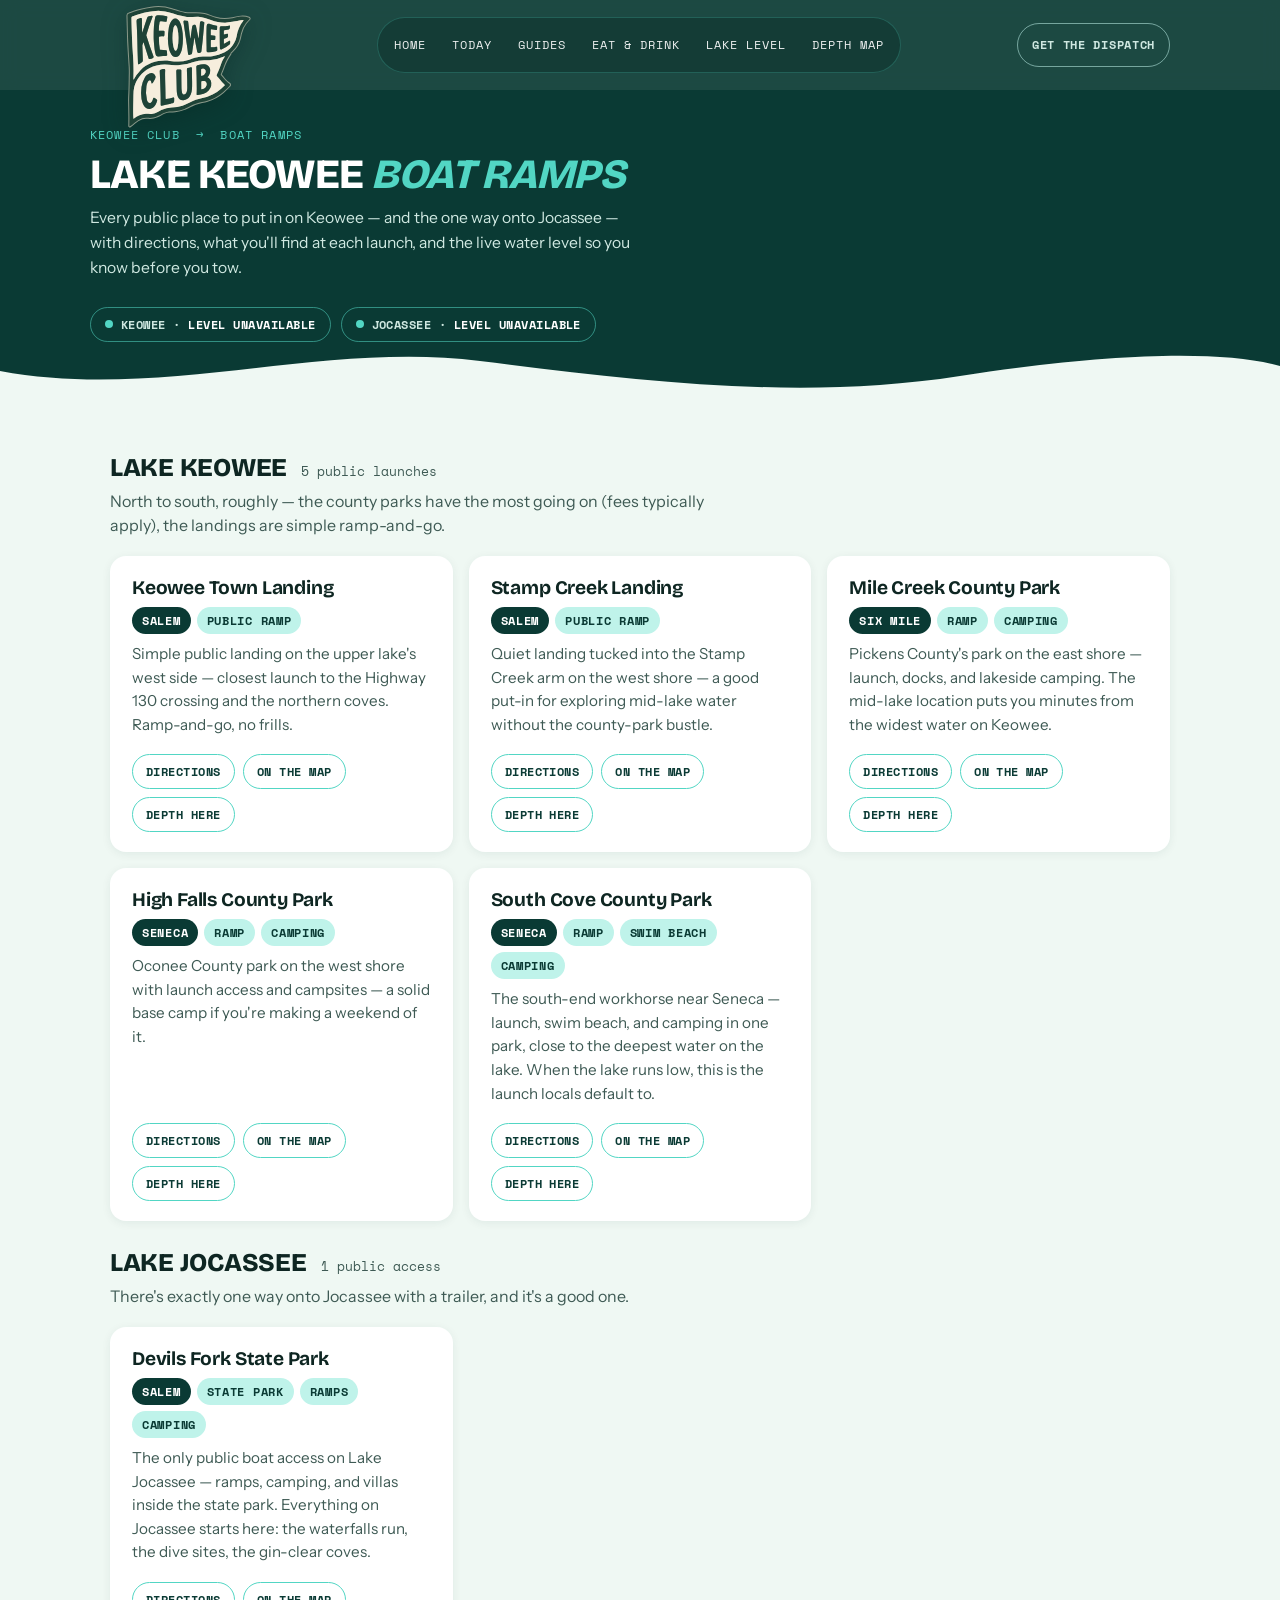
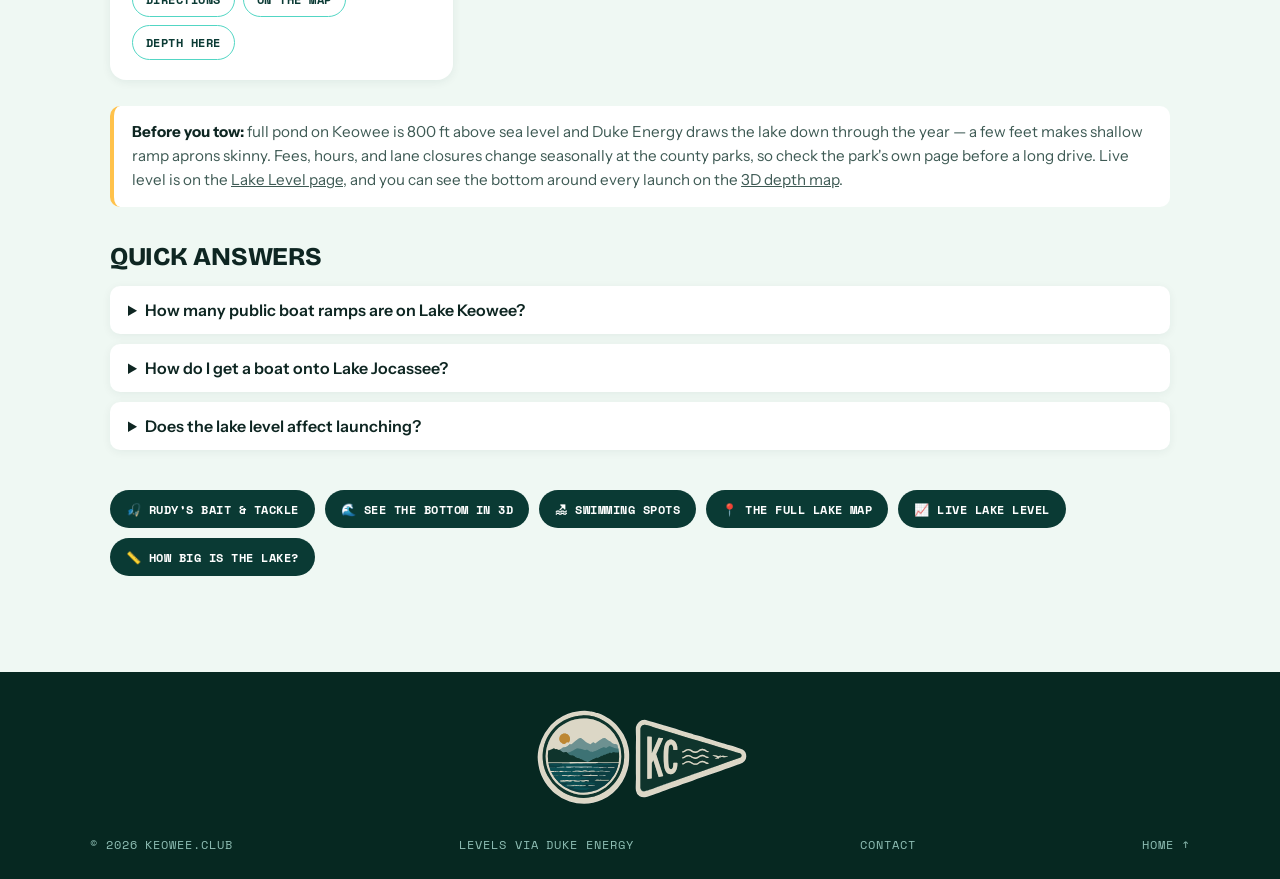
==== commit 55fa2caf: "Simplify homepage actions and add accessible mobile navigation" ====
--- a/boat-ramps/index.html
+++ b/boat-ramps/index.html
@@ -129,6 +129,8 @@
   {"@type":"Question","name":"Does the lake level affect the ramps?","acceptedAnswer":{"@type":"Answer","text":"Yes. Lake Keowee's full pond is 800 feet above sea level and Duke Energy draws the lake down, especially in winter. When the level runs a few feet low, shallow ramp aprons get skinny — check the live level on this page or keowee.club/lake-level before you tow."}}]}
 ]}
 </script>
+<link rel="stylesheet" href="/assets/navigation.css">
+<script defer src="/assets/navigation.js"></script>
 </head>
 <body>
 
@@ -137,6 +139,8 @@
     <a class="wordmark" href="/" aria-label="Keowee Club home">
       <img class="pennant-logo" src="../brand/keoweeclub.svg" alt="Keowee Club" width="383" height="312">
     </a>
+    <button class="nav-toggle" type="button" aria-expanded="false" aria-controls="main-nav-menu">Menu</button>
+    <div class="nav-menu" id="main-nav-menu">
     <ul class="nav-links">
       <li><a href="/">Home</a></li>
             <li><a href="/today/">Today</a></li>
@@ -146,6 +150,7 @@
       <li><a href="/depth/">Depth Map</a></li>
     </ul>
     <a class="nav-cta" href="/#dispatch">Get the Dispatch</a>
+    </div>
   </div>
 </nav>
 
--- a/assets/navigation.css
+++ b/assets/navigation.css
@@ -0,0 +1,20 @@
+/* Shared navigation: loaded after each page's legacy header styles. */
+.nav .nav-menu{display:contents}
+.nav .nav-toggle{display:none}
+.nav .nav-links a{min-height:44px;display:flex;align-items:center}
+.nav .nav-cta{display:inline-flex;align-items:center;justify-content:center;min-height:44px;background:transparent;border:1px solid rgba(191,243,234,.55);color:#CFE8E1}
+.nav .nav-cta:hover{background:rgba(82,214,196,.12);color:#fff}
+.nav :focus-visible{outline:3px solid var(--sunset);outline-offset:3px}
+@media(max-width:1023px){
+  .nav .nav-inner{position:relative;flex-wrap:wrap;padding:8px 18px;gap:0 16px}
+  .nav .pennant-logo{width:68px;margin:0}
+  .nav.nav-ready .nav-toggle{display:inline-flex;align-items:center;justify-content:center;gap:12px;min-height:44px;padding:10px 16px;border:1px solid rgba(191,243,234,.55);border-radius:999px;background:transparent;color:#fff;font-family:var(--mono);font-size:.8rem;text-transform:uppercase;letter-spacing:.06em;cursor:pointer}
+  .nav .nav-toggle::after{content:'+';font-size:1.25rem;line-height:1}
+  .nav .nav-toggle[aria-expanded="true"]::after{content:'−'}
+  .nav .nav-menu{display:grid;gap:12px;width:100%;padding:12px 0}
+  .nav.nav-ready .nav-menu{display:none;position:absolute;top:100%;left:0;right:0;padding:16px 18px 20px;background:var(--keowee-deep);border-top:1px solid rgba(191,243,234,.2);box-shadow:0 16px 24px rgba(6,40,33,.2);max-height:calc(100dvh - 76px);overflow-y:auto}
+  .nav.nav-open .nav-menu{display:grid}
+  .nav .nav-links{order:initial;display:grid;grid-template-columns:repeat(2,minmax(0,1fr));width:100%;gap:6px;padding:0;border:0;border-radius:0;background:none;overflow:visible;font-size:.75rem}
+  .nav .nav-links a{padding:12px;border-radius:10px;white-space:normal}
+  .nav .nav-cta{justify-self:start;font-size:.72rem;padding:10px 14px}
+}
